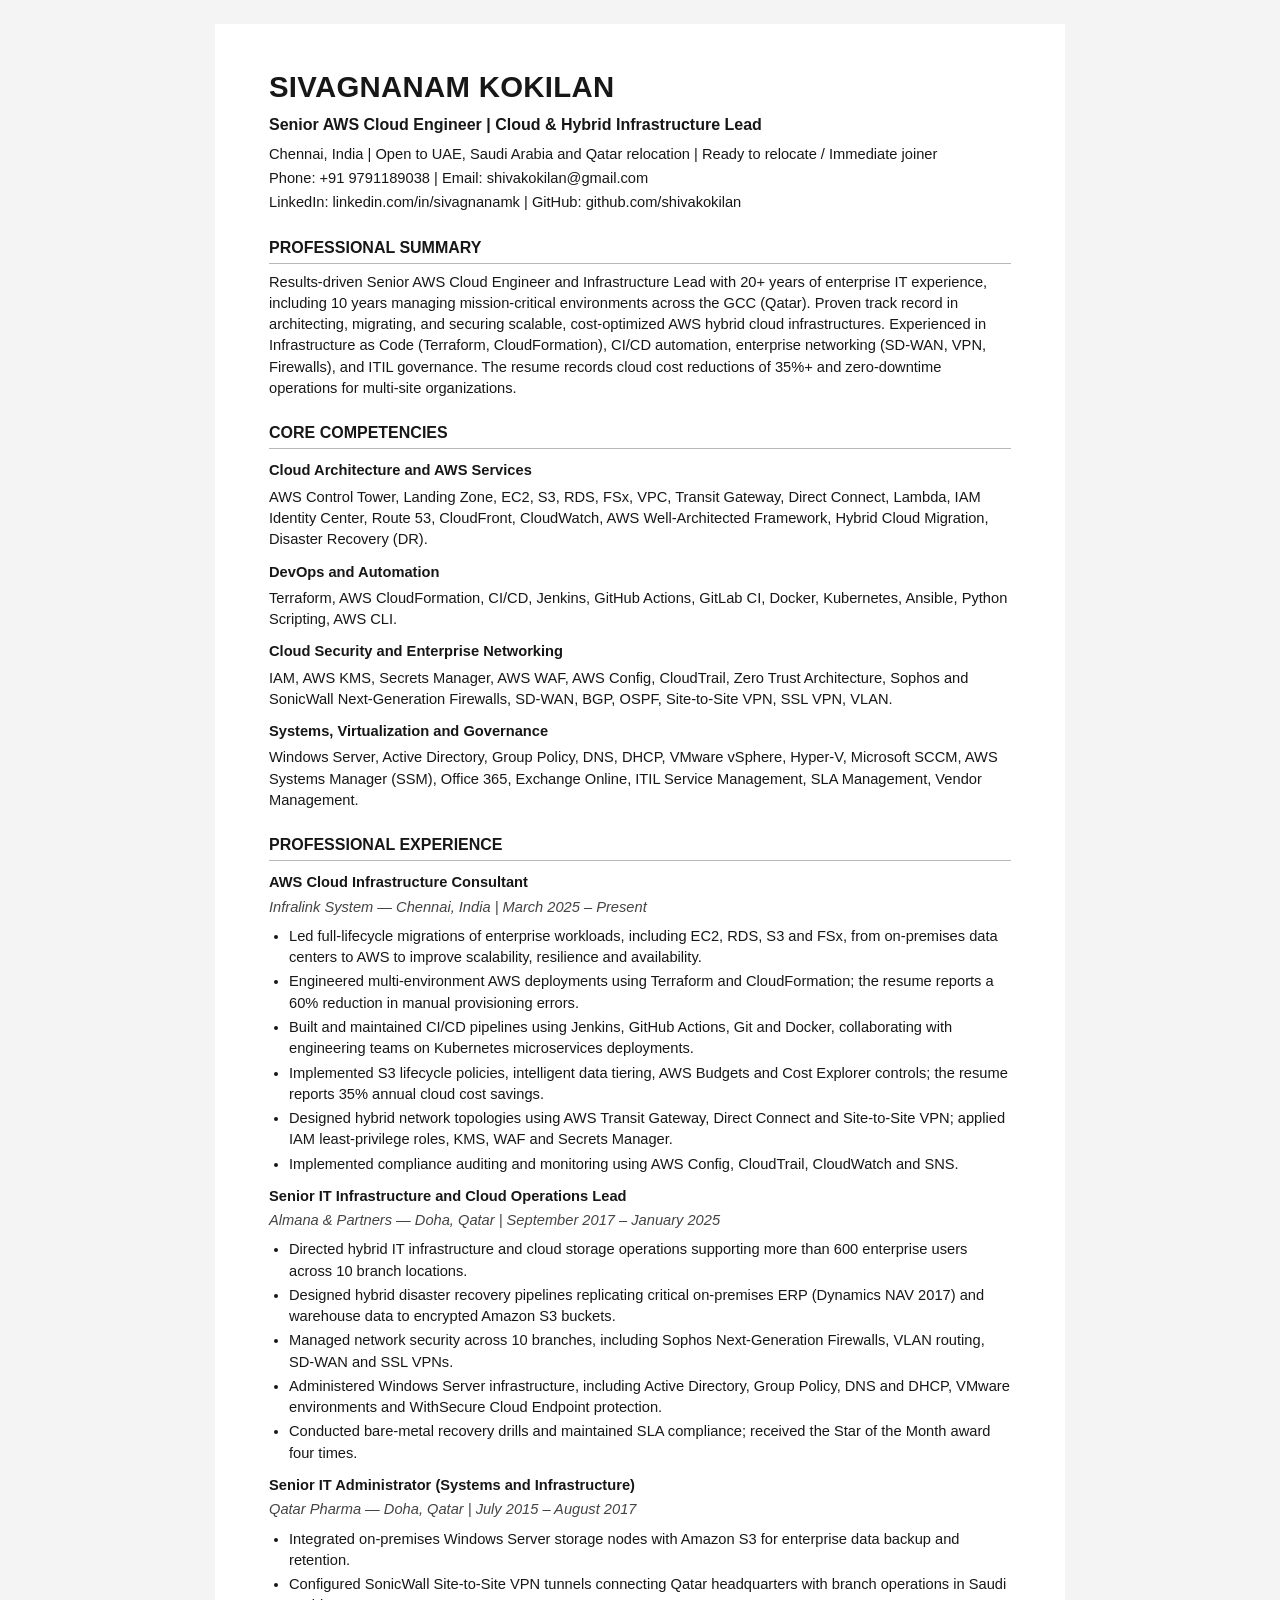
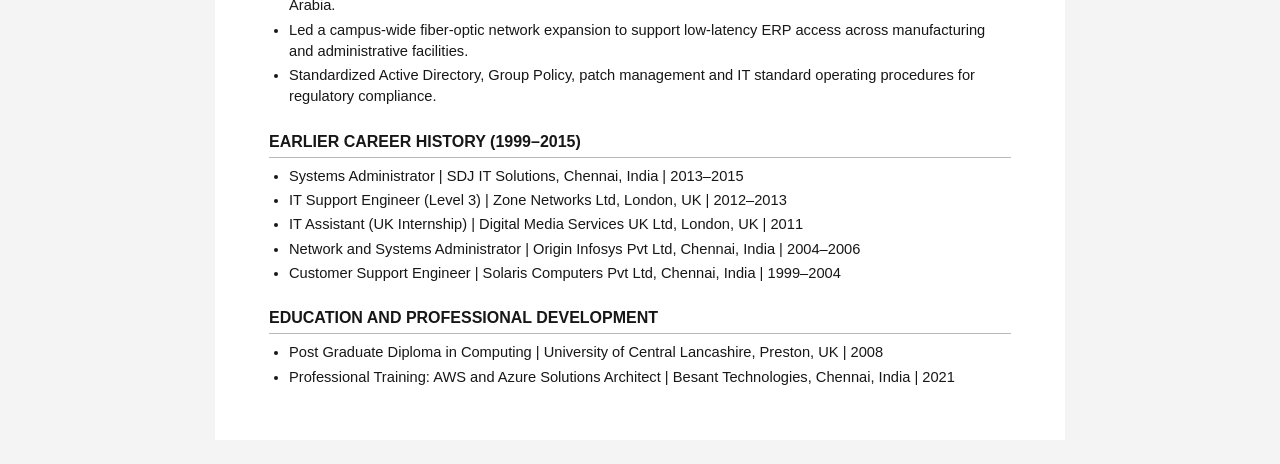
==== index.html @ a7e62962 "Add files via upload" ====
<!doctype html>
<html lang="en">
<head>
  <meta charset="utf-8">
  <meta name="viewport" content="width=device-width, initial-scale=1">
  <meta name="description" content="Sivagnanam Kokilan — Senior AWS Cloud Engineer and Cloud & Hybrid Infrastructure Lead.">
  <title>Sivagnanam Kokilan | Senior AWS Cloud Engineer</title>
  <link rel="stylesheet" href="styles.css">
</head>
<body>
  <main class="resume">
    <header>
      <h1>SIVAGNANAM KOKILAN</h1>
      <p class="headline">Senior AWS Cloud Engineer | Cloud &amp; Hybrid Infrastructure Lead</p>
      <p>Chennai, India | Open to UAE, Saudi Arabia and Qatar relocation | Ready to relocate / Immediate joiner</p>
      <p>
        Phone: <a href="tel:+919791189038">+91 9791189038</a> |
        Email: <a href="mailto:shivakokilan@gmail.com">shivakokilan@gmail.com</a>
      </p>
      <p>
        LinkedIn: <a href="https://www.linkedin.com/in/sivagnanamk">linkedin.com/in/sivagnanamk</a> |
        GitHub: <a href="https://github.com/shivakokilan">github.com/shivakokilan</a>
      </p>
    </header>

    <section aria-labelledby="summary">
      <h2 id="summary">PROFESSIONAL SUMMARY</h2>
      <p>Results-driven Senior AWS Cloud Engineer and Infrastructure Lead with 20+ years of enterprise IT experience, including 10 years managing mission-critical environments across the GCC (Qatar). Proven track record in architecting, migrating, and securing scalable, cost-optimized AWS hybrid cloud infrastructures. Experienced in Infrastructure as Code (Terraform, CloudFormation), CI/CD automation, enterprise networking (SD-WAN, VPN, Firewalls), and ITIL governance. The resume records cloud cost reductions of 35%+ and zero-downtime operations for multi-site organizations.</p>
    </section>

    <section aria-labelledby="skills">
      <h2 id="skills">CORE COMPETENCIES</h2>
      <h3>Cloud Architecture and AWS Services</h3>
      <p>AWS Control Tower, Landing Zone, EC2, S3, RDS, FSx, VPC, Transit Gateway, Direct Connect, Lambda, IAM Identity Center, Route 53, CloudFront, CloudWatch, AWS Well-Architected Framework, Hybrid Cloud Migration, Disaster Recovery (DR).</p>
      <h3>DevOps and Automation</h3>
      <p>Terraform, AWS CloudFormation, CI/CD, Jenkins, GitHub Actions, GitLab CI, Docker, Kubernetes, Ansible, Python Scripting, AWS CLI.</p>
      <h3>Cloud Security and Enterprise Networking</h3>
      <p>IAM, AWS KMS, Secrets Manager, AWS WAF, AWS Config, CloudTrail, Zero Trust Architecture, Sophos and SonicWall Next-Generation Firewalls, SD-WAN, BGP, OSPF, Site-to-Site VPN, SSL VPN, VLAN.</p>
      <h3>Systems, Virtualization and Governance</h3>
      <p>Windows Server, Active Directory, Group Policy, DNS, DHCP, VMware vSphere, Hyper-V, Microsoft SCCM, AWS Systems Manager (SSM), Office 365, Exchange Online, ITIL Service Management, SLA Management, Vendor Management.</p>
    </section>

    <section aria-labelledby="experience">
      <h2 id="experience">PROFESSIONAL EXPERIENCE</h2>
      <article>
        <h3>AWS Cloud Infrastructure Consultant</h3>
        <p class="role-meta">Infralink System — Chennai, India | March 2025 – Present</p>
        <ul>
          <li>Led full-lifecycle migrations of enterprise workloads, including EC2, RDS, S3 and FSx, from on-premises data centers to AWS to improve scalability, resilience and availability.</li>
          <li>Engineered multi-environment AWS deployments using Terraform and CloudFormation; the resume reports a 60% reduction in manual provisioning errors.</li>
          <li>Built and maintained CI/CD pipelines using Jenkins, GitHub Actions, Git and Docker, collaborating with engineering teams on Kubernetes microservices deployments.</li>
          <li>Implemented S3 lifecycle policies, intelligent data tiering, AWS Budgets and Cost Explorer controls; the resume reports 35% annual cloud cost savings.</li>
          <li>Designed hybrid network topologies using AWS Transit Gateway, Direct Connect and Site-to-Site VPN; applied IAM least-privilege roles, KMS, WAF and Secrets Manager.</li>
          <li>Implemented compliance auditing and monitoring using AWS Config, CloudTrail, CloudWatch and SNS.</li>
        </ul>
      </article>

      <article>
        <h3>Senior IT Infrastructure and Cloud Operations Lead</h3>
        <p class="role-meta">Almana &amp; Partners — Doha, Qatar | September 2017 – January 2025</p>
        <ul>
          <li>Directed hybrid IT infrastructure and cloud storage operations supporting more than 600 enterprise users across 10 branch locations.</li>
          <li>Designed hybrid disaster recovery pipelines replicating critical on-premises ERP (Dynamics NAV 2017) and warehouse data to encrypted Amazon S3 buckets.</li>
          <li>Managed network security across 10 branches, including Sophos Next-Generation Firewalls, VLAN routing, SD-WAN and SSL VPNs.</li>
          <li>Administered Windows Server infrastructure, including Active Directory, Group Policy, DNS and DHCP, VMware environments and WithSecure Cloud Endpoint protection.</li>
          <li>Conducted bare-metal recovery drills and maintained SLA compliance; received the Star of the Month award four times.</li>
        </ul>
      </article>

      <article>
        <h3>Senior IT Administrator (Systems and Infrastructure)</h3>
        <p class="role-meta">Qatar Pharma — Doha, Qatar | July 2015 – August 2017</p>
        <ul>
          <li>Integrated on-premises Windows Server storage nodes with Amazon S3 for enterprise data backup and retention.</li>
          <li>Configured SonicWall Site-to-Site VPN tunnels connecting Qatar headquarters with branch operations in Saudi Arabia.</li>
          <li>Led a campus-wide fiber-optic network expansion to support low-latency ERP access across manufacturing and administrative facilities.</li>
          <li>Standardized Active Directory, Group Policy, patch management and IT standard operating procedures for regulatory compliance.</li>
        </ul>
      </article>
    </section>

    <section aria-labelledby="earlier">
      <h2 id="earlier">EARLIER CAREER HISTORY (1999–2015)</h2>
      <ul>
        <li>Systems Administrator | SDJ IT Solutions, Chennai, India | 2013–2015</li>
        <li>IT Support Engineer (Level 3) | Zone Networks Ltd, London, UK | 2012–2013</li>
        <li>IT Assistant (UK Internship) | Digital Media Services UK Ltd, London, UK | 2011</li>
        <li>Network and Systems Administrator | Origin Infosys Pvt Ltd, Chennai, India | 2004–2006</li>
        <li>Customer Support Engineer | Solaris Computers Pvt Ltd, Chennai, India | 1999–2004</li>
      </ul>
    </section>

    <section aria-labelledby="education">
      <h2 id="education">EDUCATION AND PROFESSIONAL DEVELOPMENT</h2>
      <ul>
        <li>Post Graduate Diploma in Computing | University of Central Lancashire, Preston, UK | 2008</li>
        <li>Professional Training: AWS and Azure Solutions Architect | Besant Technologies, Chennai, India | 2021</li>
      </ul>
    </section>
  </main>
</body>
</html>
---- styles.css ----
/* ATS-friendly CV styling: single column, readable text, no tables or visual-only content. */
:root {
  color-scheme: light;
  --text: #171717;
  --muted: #444;
  --rule: #b8b8b8;
}
* { box-sizing: border-box; }
body {
  margin: 0;
  background: #f4f4f4;
  color: var(--text);
  font-family: Arial, Helvetica, sans-serif;
  font-size: 11pt;
  line-height: 1.45;
}
.resume {
  max-width: 850px;
  margin: 24px auto;
  padding: 42px 54px;
  background: #fff;
}
header { text-align: left; }
h1 {
  margin: 0 0 4px;
  font-size: 22pt;
  letter-spacing: .3px;
}
.headline { margin: 0 0 8px; font-size: 12pt; font-weight: bold; }
header p { margin: 3px 0; }
h2 {
  margin: 22px 0 8px;
  padding-bottom: 4px;
  border-bottom: 1px solid var(--rule);
  font-size: 12pt;
}
h3 { margin: 11px 0 3px; font-size: 11pt; }
p { margin: 5px 0 8px; }
.role-meta { margin-top: 0; color: var(--muted); font-style: italic; }
ul { margin: 5px 0 10px; padding-left: 20px; }
li { margin: 3px 0; }
a { color: inherit; text-decoration: none; }
@media (max-width: 640px) {
  .resume { margin: 0; padding: 24px 18px; }
  h1 { font-size: 19pt; }
}
@media print {
  body { background: #fff; font-size: 10pt; }
  .resume { max-width: none; margin: 0; padding: 0; }
  a { text-decoration: none; }
  h2, h3 { page-break-after: avoid; }
  article, li { page-break-inside: avoid; }
}
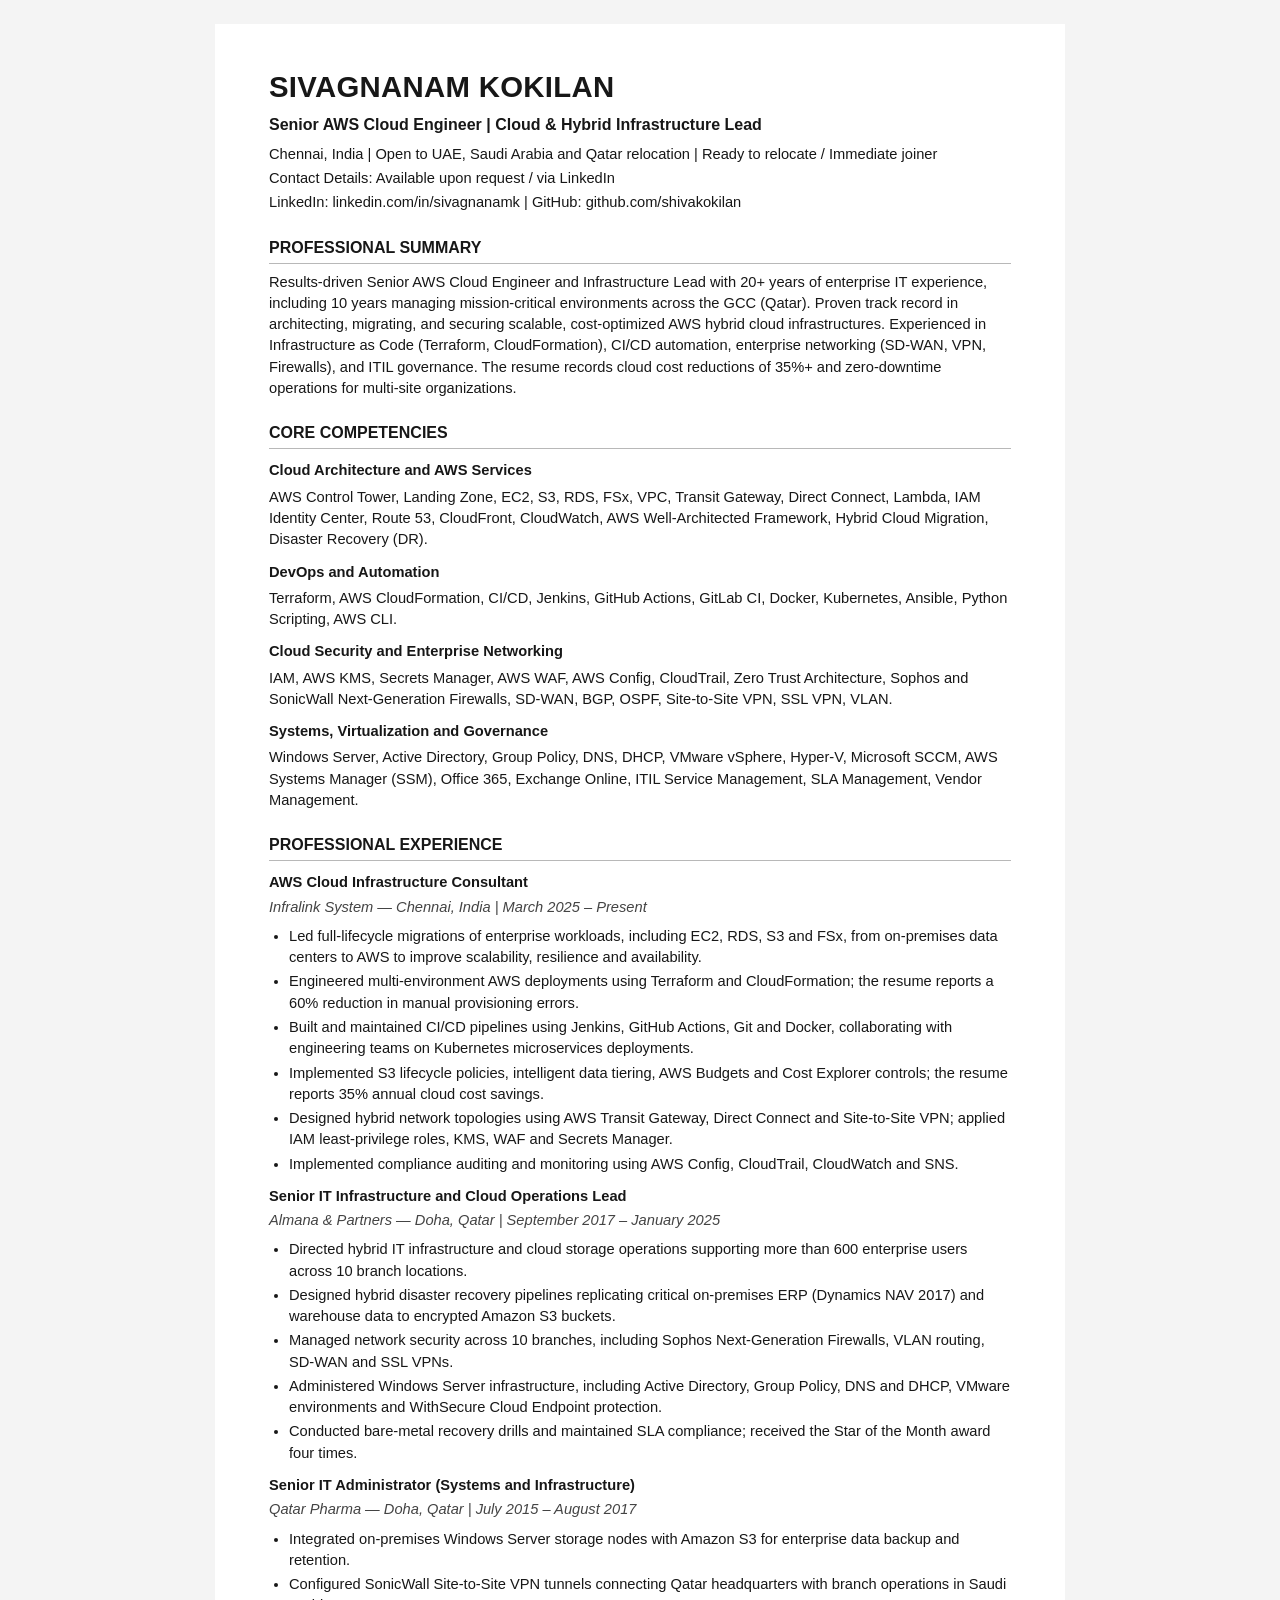
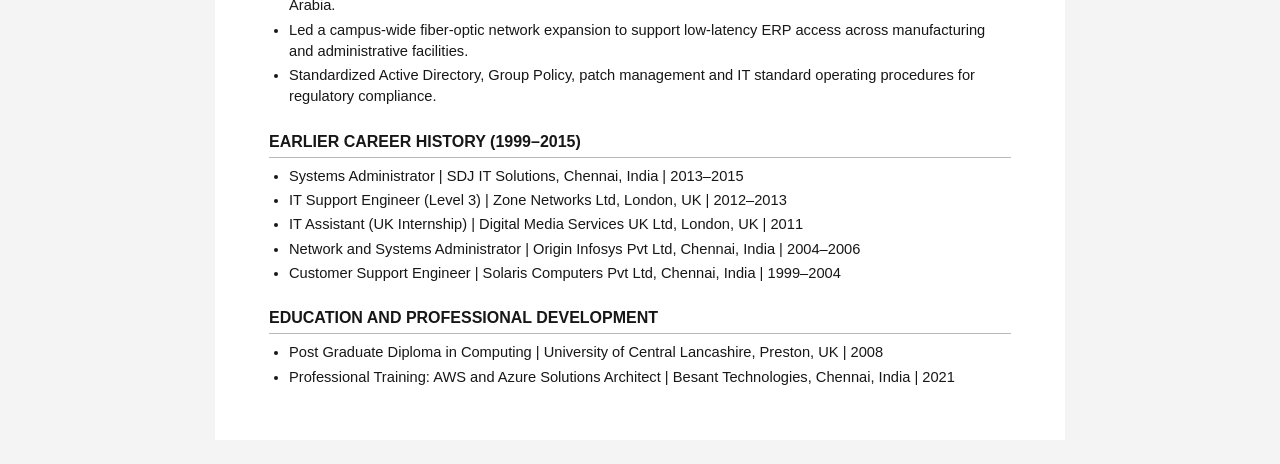
==== commit 363c14f2: "Modify contact details in index.html Updated contact information to indicate availability upon reque" ====
--- a/index.html
+++ b/index.html
@@ -14,8 +14,7 @@
       <p class="headline">Senior AWS Cloud Engineer | Cloud &amp; Hybrid Infrastructure Lead</p>
       <p>Chennai, India | Open to UAE, Saudi Arabia and Qatar relocation | Ready to relocate / Immediate joiner</p>
       <p>
-        Phone: <a href="tel:+919791189038">+91 9791189038</a> |
-        Email: <a href="mailto:shivakokilan@gmail.com">shivakokilan@gmail.com</a>
+        Contact Details: Available upon request / via LinkedIn
       </p>
       <p>
         LinkedIn: <a href="https://www.linkedin.com/in/sivagnanamk">linkedin.com/in/sivagnanamk</a> |
